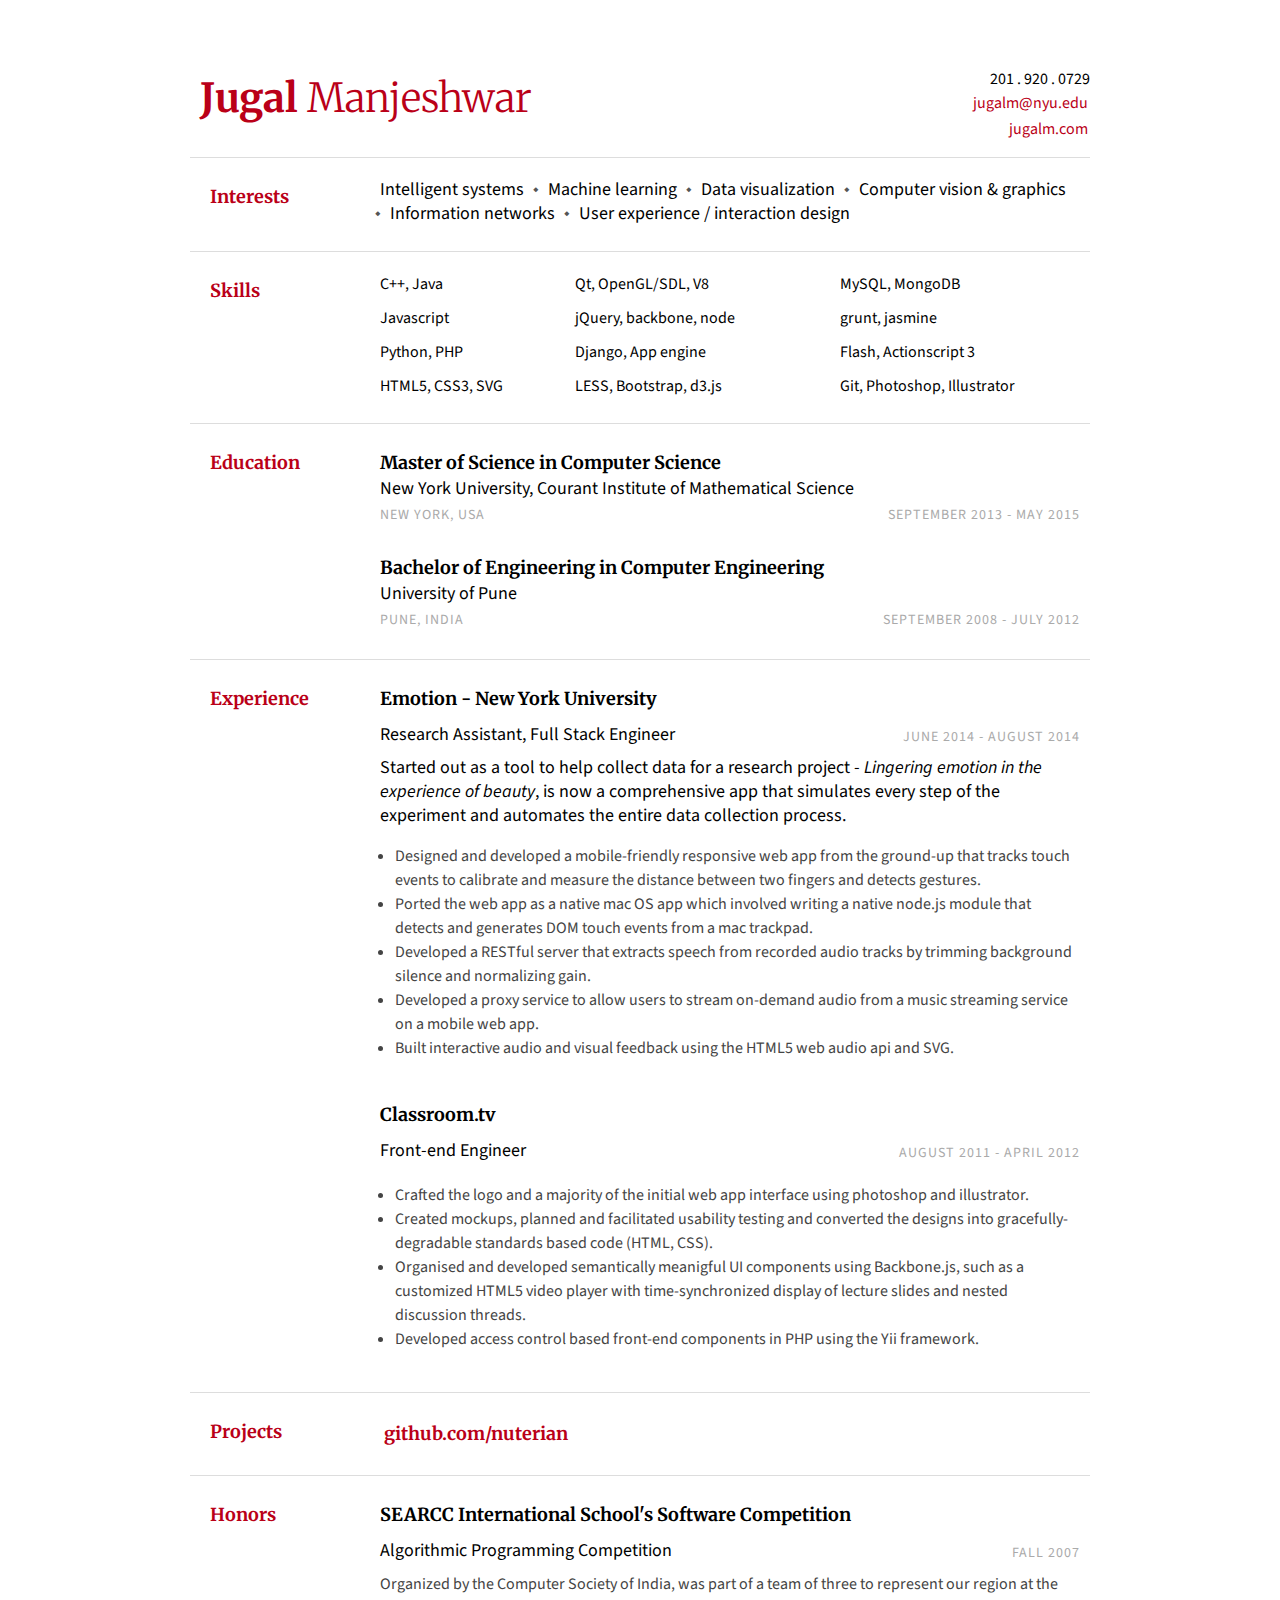
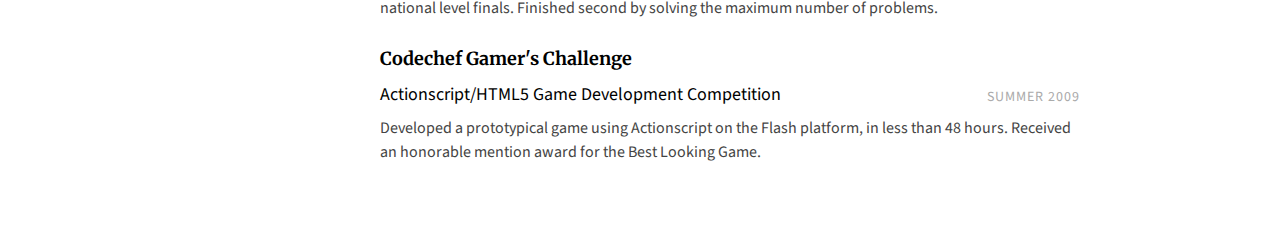
==== resume.html @ e605194b "added README and pdf" ====
<!doctype html>
<html lang="en">
    <head>
        <meta charset="UTF-8">
        <title>Jugal Manjeshwar - Resume</title>
        <link rel="stylesheet" href="style.css">
        <link href="https://fonts.googleapis.com/css?family=Merriweather:300,400,700|Source+Sans+Pro:400,400i" rel="stylesheet">
    <body>
        <div class="page">
            <div class="section row">
                <h1 class="col"><span style="font-weight:700">Jugal</span> Manjeshwar</h1>
                <div class="contact-info col-right">
                    <div>201 . 920 . 0729</div>
                    <div><a href="mailto:jugalm@nyu.edu">jugalm@nyu.edu</a></div>
                    <div><a href="http://jugalm.com">jugalm.com</a></div>
                </div>
            </div>
            <div class="section row">
                <h2 class="col">Interests</h2>
                <div class="section-text col-right"><span class="key">Intelligent systems</span> <span class="key">Machine learning</span> <span class="key">Data visualization</span> <span class="key">Computer vision &amp; graphics</span> <span class="key">Information networks</span> <span class="key">User experience / interaction design</span> </div>
            </div>
            <div class="section row">
                <h2 class="col">Skills</h2>
                <div class="section-text col-right row">
                    <ul class="skills" style="width:25%">
                        <li>C++, Java</li>
                        <li>Javascript</li>
                        <li>Python, PHP</li>
                        <li>HTML5, CSS3, SVG</li>
                    </ul>
                    <ul class="skills" style="width:35%">
                        <li>Qt, OpenGL/SDL, V8</li>
                        <li>jQuery, backbone, node</li>
                        <li>Django, App engine</li>
                        <li>LESS, Bootstrap, d3.js</li>
                        
                    </ul>
                    <ul class="skills">
                        <li>MySQL, MongoDB</li>
                        <li>grunt, jasmine</li>
                        <li>Flash, Actionscript 3</li>
                        <li>Git, Photoshop, Illustrator</li>
                    </ul>
                </div>
            </div>
            <div class="section row">
                <h2 class="col">Education</h2>
                <div class="section-text col-right">
                    <h3><span class="emph">Master of Science</span> in Computer Science</h3>
                    <div>New York University, Courant Institute of Mathematical Science</div>
                    <div class="row">
                        <div class="col light">New York, USA</div>
                        <div class="col-right light">September 2013 - May 2015</div>
                    </div>
                </div>
                <div class="section-text col-right">
                    <h3><span class="emph">Bachelor of Engineering</span> in Computer Engineering</h3>
                    <div>University of Pune</div>
                    <div class="row">
                        <div class="col light">Pune, India</div>
                        <div class="col-right light	">September 2008 - July 2012	</div>
                    </div>
                </div>
            </div>
            <div class="section row">
                <h2 class="col">Experience</h2>
                <div class="section-text col-right">
                    <div class="row">
                        <div class="col">
                            <h3>Emotion - New York University</h3>
                        </div>
                    </div>
                    <div class="row subsection">
                        <div class="emph col">Research Assistant, Full Stack Engineer</div>
                        <div class="col-right light">June 2014 - August 2014</div>
                    </div>
                    <div>Started out as a tool to help collect data for a research project - <i>Lingering emotion in the experience of beauty</i>, is now a comprehensive app that simulates every step of the experiment and automates the entire data collection process.
                    </div>
                    <ul class="desc">
                        <li>Designed and developed a mobile-friendly responsive web app from the ground-up that tracks touch events to calibrate and measure the distance between two fingers and detects gestures.</li>
                        <li>Ported the web app as a native mac OS app which involved writing a native node.js module that detects and generates DOM touch events from a mac trackpad.</li>
                        <li>Developed a RESTful server that extracts speech from recorded audio tracks by trimming background silence and normalizing gain.</li>
                        <li>Developed a proxy service to allow users to stream on-demand audio from a music streaming service on a mobile web app.</li>
                        <li>Built interactive audio and visual feedback using the HTML5 web audio api and SVG.</li>
                </div>

                <div class="section-text col-right">
                    <div class="row">
                        <div class="col">
                            <h3>Classroom.tv</h3>
                        </div>
                    </div>
                    <div class="row subsection">
                        <div class="emph col">Front-end Engineer</div>
                        <div class="col-right light">August 2011 - April 2012</div>
                    </div>
                    <ul class="desc">
                        <li>Crafted the logo and a majority of the initial web app interface using photoshop and illustrator.</li>
                        <li>Created mockups, planned and facilitated usability testing and converted the designs into gracefully-degradable standards based code (HTML, CSS).</li>
                        <li>Organised and developed semantically meanigful UI components using Backbone.js, such as a customized HTML5 video player with time-synchronized display of lecture slides and nested discussion threads.</li>
                        <li>Developed access control based front-end components in PHP using the Yii framework.</li>
                </div>
                

<!--                 <div class="section-text col-right">
                    <div class="row">
                        <div class="col">
                            <h3>Cityevents.com</h3>
                        </div>
                    </div>
                    <div class="row subsection">
                        <div class="emph col">Web/Mobile Front-End Developer</div>
                        <div class="col-right light">February 2013 - August 2013</div>
                    </div>
                    <div class="desc">Converted designs into responsive HTML/CSS code for the Web, Mobile and Tablet platforms. Re-imagined and developed better asynchronous user interface components with Javascript.</div>
                </div> -->

            </div>
            <div class="section row">
                <h2 class="col">Projects</h2>
                <div class="section-text col-right">
                    <h3><a href="https://github.com/nuterian">github.com/nuterian</a></h3>
                </div>
            </div>
            
            <div class="section row">
                <h2 class="col">Honors</h2>
                <div class="section-text col-right">
                    <div class="row">
                        <div class="col">
                            <h3>SEARCC International School's Software Competition</h3>
                        </div>
                    </div>
                    <div class="row subsection">
                        <div class="emph col">Algorithmic Programming Competition</div>
                        <div class="col-right light">Fall 2007</div>
                    </div>
                    <div class="desc">Organized by the Computer Society of India, was part of a team of three to represent our region at
                        the national level finals. Finished <span class="emph">second</span> by solving the maximum number of problems.
                    </div>
                </div>
                			
                <div class="section-text col-right">
                    <div class="row">
                        <div class="col">
                            <h3>Codechef Gamer's Challenge</h3>
                        </div>
                    </div>
                    <div class="row subsection">
                        <div class="emph col">Actionscript/HTML5 Game Development Competition</div>
                        <div class="col-right light">Summer 2009</div>
                    </div>
                    <div class="desc">Developed a prototypical game using Actionscript on the Flash platform, in less than 48 hours. Received an honorable mention award for the <span class="emph">Best Looking Game</span>.</div>
                </div>
            </div>
        </div>
    </body>
</html>
---- style.css ----
body { margin: 0;
       padding: 0;
       background-color: #fff font-size: 12px;
       font-family: 'Source Sans Pro', sans-serif;
       -webkit-font-smoothing: subpixel-antialiased;
}
* { box-sizing: border-box;
    -moz-box-sizing: border-box;
}

/*
 Primary Rules
*/
h1 { font-weight: 300;
     margin: 5px 0 0;
     font-size: 40px;
     color:#ba0018;
     padding: 0 10px 10px;
     border-radius:2px;
    font-family: 'Merriweather', serif;
}
h2 { color: #ba0018;
     width: 150px;
     font-size: 18px;
     padding-left: 20px;
     padding-top: 12px;
     font-weight:700;
     font-family: 'Merriweather', serif;
}
h3 { font-size: 18px;
     font-weight: bold;
     margin-bottom: 0;
     line-height: 28px;
     font-family: 'Merriweather', serif;
}
h2, h3 { margin-top: 5px }
a { color: #ba0018;
    display: inline-block;
    text-decoration: none;
    padding:2px 4px;
    border-radius:2px;
    margin-right:-2px;
}
a:hover {
  background-color:#ba0018;
  color:#fff;
}
.key:first-child { margin-left: 0 }
.key { margin: 0 10px;
       position: relative;
}
.key::before { content: '◆';
               position: absolute;
               left: -15px;
               color: #555;
               font-size: 7pt;
}
.key:first-child::before { content: '' }
.section { border-bottom: 1px solid #ddd;
           padding: 10px 0 15px;
}
.section:last-child { border: none }
.section-text { width: 80%;
                font-size: 18px;
                line-height: 24px;
                margin: 10px 0 10px;
                padding: 0 10px;
}
.subsection { margin: 10px 0 5px }
.desc { font-size: 16px; font-family: 'Source Sans Pro', sans-serif; color:#444;}
.contact-info { font-size: 16px;
                text-align: right;
}
.light { color: #aaa;letter-spacing:1px;
         font-size: 14px;
         line-height:28px;
         font-family: 'Source Sans Pro', sans-serif;
         text-transform:uppercase;
}
ul{
  padding-left:15px;
}

ul.skills{
  float:left;
  width:30%;
  padding-left:0px;
  margin: 0 20px 0 0;
}

ul.skills li{
  list-style: none;
  font-size:16px;
  margin-bottom:10px;
}

ul.skills li:last-child{
  margin:0;
}

/*
 Float Rules
*/
.row:before, .row:after { content: "";
                          display: table;
}
.row:after { clear: both }
.col { float: left }
.col-right { float: right }

/*
 Page Rules
*/
.page { width: 1000px;
        min-height: 29.7cm;
        margin: 1cm auto;

        background: white;
        padding: 20px 50px;
}
.subpage { padding: 1cm;
           border: 1px red solid;
           height: 297mm;
}

@page { size: A4;
        margin: 0;
}

@media print {
    .page { margin: 0;
            border: initial;
            border-radius: initial;
            width: initial;
            min-height: initial;
            box-shadow: initial;
            background: initial;
            page-break-after: always;
    }
    .page-break{
      page-break-before: always;
      padding-top:30px;
    }

    body { font-size: 12pt;}
    h1{
      font-size: 23pt;
    }

    h2{
      font-size:10pt;
      width: 3cm;
      padding-left: 10px;
    }

    h3 { font-size: 10pt; line-height:11pt}

    .section-text { font-size: 9pt; line-height: 14pt; }

    .light { font-size: 7.5pt; line-height:12pt; color:#ddd; }
    
    .page { width: 21cm }
    ul {margin:5px 0 0}
    .section { padding: 5px 0 8px }
    .section-text { width: 15cm; margin: 5px 0 5px;}
    .subsection { margin: 5px 0 0 }
    .desc { font-size: 9pt }
    
    .contact-info { font-size: 9pt}
    
    ul.skills{margin: 0 10px 0 0;}
    ul.skills li{ font-size: 9pt; margin-bottom:0}

}
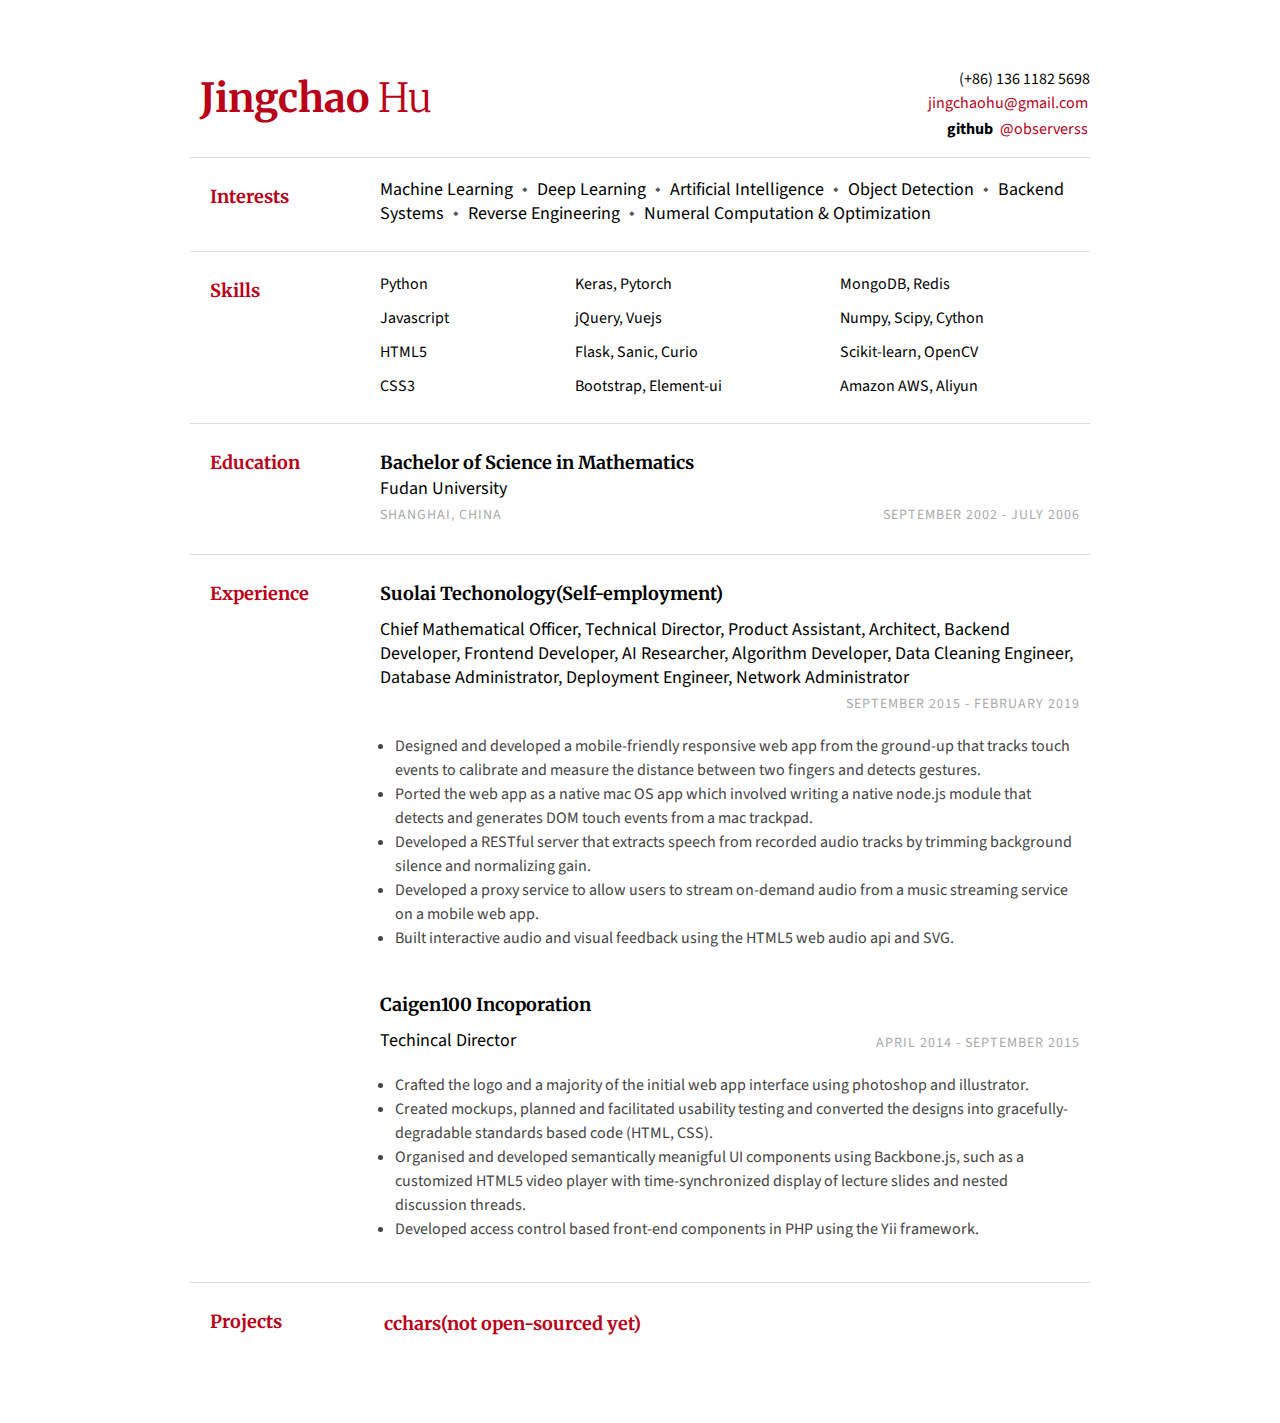
==== commit fa2674bd: "wip: english resume" ====
--- a/resume.html
+++ b/resume.html
@@ -1,158 +1,131 @@
 <!doctype html>
 <html lang="en">
-    <head>
-        <meta charset="UTF-8">
-        <title>Jugal Manjeshwar - Resume</title>
-        <link rel="stylesheet" href="style.css">
-        <link href="https://fonts.googleapis.com/css?family=Merriweather:300,400,700|Source+Sans+Pro:400,400i" rel="stylesheet">
-    <body>
-        <div class="page">
-            <div class="section row">
-                <h1 class="col"><span style="font-weight:700">Jugal</span> Manjeshwar</h1>
-                <div class="contact-info col-right">
-                    <div>201 . 920 . 0729</div>
-                    <div><a href="mailto:jugalm@nyu.edu">jugalm@nyu.edu</a></div>
-                    <div><a href="http://jugalm.com">jugalm.com</a></div>
-                </div>
+
+<head>
+    <meta charset="UTF-8">
+    <title>Jingchao Hu - Resume</title>
+    <link rel="stylesheet" href="style.css">
+    <link href="https://fonts.googleapis.com/css?family=Merriweather:300,400,700|Source+Sans+Pro:400,400i"
+        rel="stylesheet">
+
+<body>
+    <div class="page">
+        <div class="section row">
+            <h1 class="col"><span style="font-weight:700">Jingchao</span> Hu</h1>
+            <div class="contact-info col-right">
+                <div>(+86) 136 1182 5698</div>
+                <div><a href="mailto:jingchaohu@gmail.com">jingchaohu@gmail.com</a></div>
+                <div><span style="font-weight:700">github</span> <a href="https://github.com/observerss"
+                        target="_blank">@observerss</a></div>
             </div>
-            <div class="section row">
-                <h2 class="col">Interests</h2>
-                <div class="section-text col-right"><span class="key">Intelligent systems</span> <span class="key">Machine learning</span> <span class="key">Data visualization</span> <span class="key">Computer vision &amp; graphics</span> <span class="key">Information networks</span> <span class="key">User experience / interaction design</span> </div>
+        </div>
+        <div class="section row">
+            <h2 class="col">Interests</h2>
+            <div class="section-text col-right">
+                <span class="key">Machine Learning</span>
+                <span class="key">Deep Learning</span>
+                <span class="key">Artificial Intelligence</span>
+                <span class="key">Object Detection</span>
+                <span class="key">Backend Systems</span>
+                <span class="key">Reverse Engineering</span>
+                <span class="key">Numeral Computation &amp; Optimization</span>
             </div>
-            <div class="section row">
-                <h2 class="col">Skills</h2>
-                <div class="section-text col-right row">
-                    <ul class="skills" style="width:25%">
-                        <li>C++, Java</li>
-                        <li>Javascript</li>
-                        <li>Python, PHP</li>
-                        <li>HTML5, CSS3, SVG</li>
-                    </ul>
-                    <ul class="skills" style="width:35%">
-                        <li>Qt, OpenGL/SDL, V8</li>
-                        <li>jQuery, backbone, node</li>
-                        <li>Django, App engine</li>
-                        <li>LESS, Bootstrap, d3.js</li>
-                        
-                    </ul>
-                    <ul class="skills">
-                        <li>MySQL, MongoDB</li>
-                        <li>grunt, jasmine</li>
-                        <li>Flash, Actionscript 3</li>
-                        <li>Git, Photoshop, Illustrator</li>
-                    </ul>
-                </div>
+        </div>
+        <div class="section row">
+            <h2 class="col">Skills</h2>
+            <div class="section-text col-right row">
+                <ul class="skills" style="width:25%">
+                    <li>Python</li>
+                    <li>Javascript</li>
+                    <li>HTML5</li>
+                    <li>CSS3</li>
+                </ul>
+                <ul class="skills" style="width:35%">
+                    <li>Keras, Pytorch</li>
+                    <li>jQuery, Vuejs</li>
+                    <li>Flask, Sanic, Curio</li>
+                    <li>Bootstrap, Element-ui</li>
+
+                </ul>
+                <ul class="skills">
+                    <li>MongoDB, Redis</li>
+                    <li>Numpy, Scipy, Cython</li>
+                    <li>Scikit-learn, OpenCV</li>
+                    <li>Amazon AWS, Aliyun</li>
+                </ul>
             </div>
-            <div class="section row">
-                <h2 class="col">Education</h2>
-                <div class="section-text col-right">
-                    <h3><span class="emph">Master of Science</span> in Computer Science</h3>
-                    <div>New York University, Courant Institute of Mathematical Science</div>
-                    <div class="row">
-                        <div class="col light">New York, USA</div>
-                        <div class="col-right light">September 2013 - May 2015</div>
-                    </div>
-                </div>
-                <div class="section-text col-right">
-                    <h3><span class="emph">Bachelor of Engineering</span> in Computer Engineering</h3>
-                    <div>University of Pune</div>
-                    <div class="row">
-                        <div class="col light">Pune, India</div>
-                        <div class="col-right light	">September 2008 - July 2012	</div>
-                    </div>
-                </div>
-            </div>
-            <div class="section row">
-                <h2 class="col">Experience</h2>
-                <div class="section-text col-right">
-                    <div class="row">
-                        <div class="col">
-                            <h3>Emotion - New York University</h3>
-                        </div>
-                    </div>
-                    <div class="row subsection">
-                        <div class="emph col">Research Assistant, Full Stack Engineer</div>
-                        <div class="col-right light">June 2014 - August 2014</div>
-                    </div>
-                    <div>Started out as a tool to help collect data for a research project - <i>Lingering emotion in the experience of beauty</i>, is now a comprehensive app that simulates every step of the experiment and automates the entire data collection process.
-                    </div>
-                    <ul class="desc">
-                        <li>Designed and developed a mobile-friendly responsive web app from the ground-up that tracks touch events to calibrate and measure the distance between two fingers and detects gestures.</li>
-                        <li>Ported the web app as a native mac OS app which involved writing a native node.js module that detects and generates DOM touch events from a mac trackpad.</li>
-                        <li>Developed a RESTful server that extracts speech from recorded audio tracks by trimming background silence and normalizing gain.</li>
-                        <li>Developed a proxy service to allow users to stream on-demand audio from a music streaming service on a mobile web app.</li>
-                        <li>Built interactive audio and visual feedback using the HTML5 web audio api and SVG.</li>
-                </div>
-
-                <div class="section-text col-right">
-                    <div class="row">
-                        <div class="col">
-                            <h3>Classroom.tv</h3>
-                        </div>
-                    </div>
-                    <div class="row subsection">
-                        <div class="emph col">Front-end Engineer</div>
-                        <div class="col-right light">August 2011 - April 2012</div>
-                    </div>
-                    <ul class="desc">
-                        <li>Crafted the logo and a majority of the initial web app interface using photoshop and illustrator.</li>
-                        <li>Created mockups, planned and facilitated usability testing and converted the designs into gracefully-degradable standards based code (HTML, CSS).</li>
-                        <li>Organised and developed semantically meanigful UI components using Backbone.js, such as a customized HTML5 video player with time-synchronized display of lecture slides and nested discussion threads.</li>
-                        <li>Developed access control based front-end components in PHP using the Yii framework.</li>
-                </div>
-                
-
-<!--                 <div class="section-text col-right">
-                    <div class="row">
-                        <div class="col">
-                            <h3>Cityevents.com</h3>
-                        </div>
-                    </div>
-                    <div class="row subsection">
-                        <div class="emph col">Web/Mobile Front-End Developer</div>
-                        <div class="col-right light">February 2013 - August 2013</div>
-                    </div>
-                    <div class="desc">Converted designs into responsive HTML/CSS code for the Web, Mobile and Tablet platforms. Re-imagined and developed better asynchronous user interface components with Javascript.</div>
-                </div> -->
-
-            </div>
-            <div class="section row">
-                <h2 class="col">Projects</h2>
-                <div class="section-text col-right">
-                    <h3><a href="https://github.com/nuterian">github.com/nuterian</a></h3>
-                </div>
-            </div>
-            
-            <div class="section row">
-                <h2 class="col">Honors</h2>
-                <div class="section-text col-right">
-                    <div class="row">
-                        <div class="col">
-                            <h3>SEARCC International School's Software Competition</h3>
-                        </div>
-                    </div>
-                    <div class="row subsection">
-                        <div class="emph col">Algorithmic Programming Competition</div>
-                        <div class="col-right light">Fall 2007</div>
-                    </div>
-                    <div class="desc">Organized by the Computer Society of India, was part of a team of three to represent our region at
-                        the national level finals. Finished <span class="emph">second</span> by solving the maximum number of problems.
-                    </div>
-                </div>
-                			
-                <div class="section-text col-right">
-                    <div class="row">
-                        <div class="col">
-                            <h3>Codechef Gamer's Challenge</h3>
-                        </div>
-                    </div>
-                    <div class="row subsection">
-                        <div class="emph col">Actionscript/HTML5 Game Development Competition</div>
-                        <div class="col-right light">Summer 2009</div>
-                    </div>
-                    <div class="desc">Developed a prototypical game using Actionscript on the Flash platform, in less than 48 hours. Received an honorable mention award for the <span class="emph">Best Looking Game</span>.</div>
+        </div>
+        <div class="section row">
+            <h2 class="col">Education</h2>
+            <div class="section-text col-right">
+                <h3><span class="emph">Bachelor of Science</span> in Mathematics</h3>
+                <div>Fudan University</div>
+                <div class="row">
+                    <div class="col light">Shanghai, China</div>
+                    <div class="col-right light	">September 2002 - July 2006 </div>
                 </div>
             </div>
         </div>
-    </body>
-</html>
+        <div class="section row">
+            <h2 class="col">Experience</h2>
+            <div class="section-text col-right">
+                <div class="row">
+                    <div class="col">
+                        <h3>Suolai Techonology(Self-employment)</h3>
+                    </div>
+                </div>
+                <div class="row subsection">
+                    <div class="emph col">Chief Mathematical Officer, Technical Director, Product Assistant, Architect,
+                        Backend Developer, Frontend Developer, AI Researcher, Algorithm Developer, Data Cleaning
+                        Engineer,
+                        Database Administrator, Deployment Engineer, Network Administrator</div>
+                    <div class="col-right light">September 2015 - February 2019</div>
+                </div>
+                <div>
+
+                </div>
+                <ul class="desc">
+                    <li>Designed and developed a mobile-friendly responsive web app from the ground-up that tracks touch
+                        events to calibrate and measure the distance between two fingers and detects gestures.</li>
+                    <li>Ported the web app as a native mac OS app which involved writing a native node.js module that
+                        detects and generates DOM touch events from a mac trackpad.</li>
+                    <li>Developed a RESTful server that extracts speech from recorded audio tracks by trimming
+                        background silence and normalizing gain.</li>
+                    <li>Developed a proxy service to allow users to stream on-demand audio from a music streaming
+                        service on a mobile web app.</li>
+                    <li>Built interactive audio and visual feedback using the HTML5 web audio api and SVG.</li>
+            </div>
+
+            <div class="section-text col-right">
+                <div class="row">
+                    <div class="col">
+                        <h3>Caigen100 Incoporation</h3>
+                    </div>
+                </div>
+                <div class="row subsection">
+                    <div class="emph col">Techincal Director</div>
+                    <div class="col-right light">April 2014 - September 2015</div>
+                </div>
+                <ul class="desc">
+                    <li>Crafted the logo and a majority of the initial web app interface using photoshop and
+                        illustrator.</li>
+                    <li>Created mockups, planned and facilitated usability testing and converted the designs into
+                        gracefully-degradable standards based code (HTML, CSS).</li>
+                    <li>Organised and developed semantically meanigful UI components using Backbone.js, such as a
+                        customized HTML5 video player with time-synchronized display of lecture slides and nested
+                        discussion threads.</li>
+                    <li>Developed access control based front-end components in PHP using the Yii framework.</li>
+            </div>
+
+        </div>
+        <div class="section row">
+            <h2 class="col">Projects</h2>
+            <div class="section-text col-right">
+                <h3><a href="https://github.com/observerss/cchars">cchars(not open-sourced yet)</a></h3>
+            </div>
+        </div>
+
+    </div>
+</body>
+
+</html>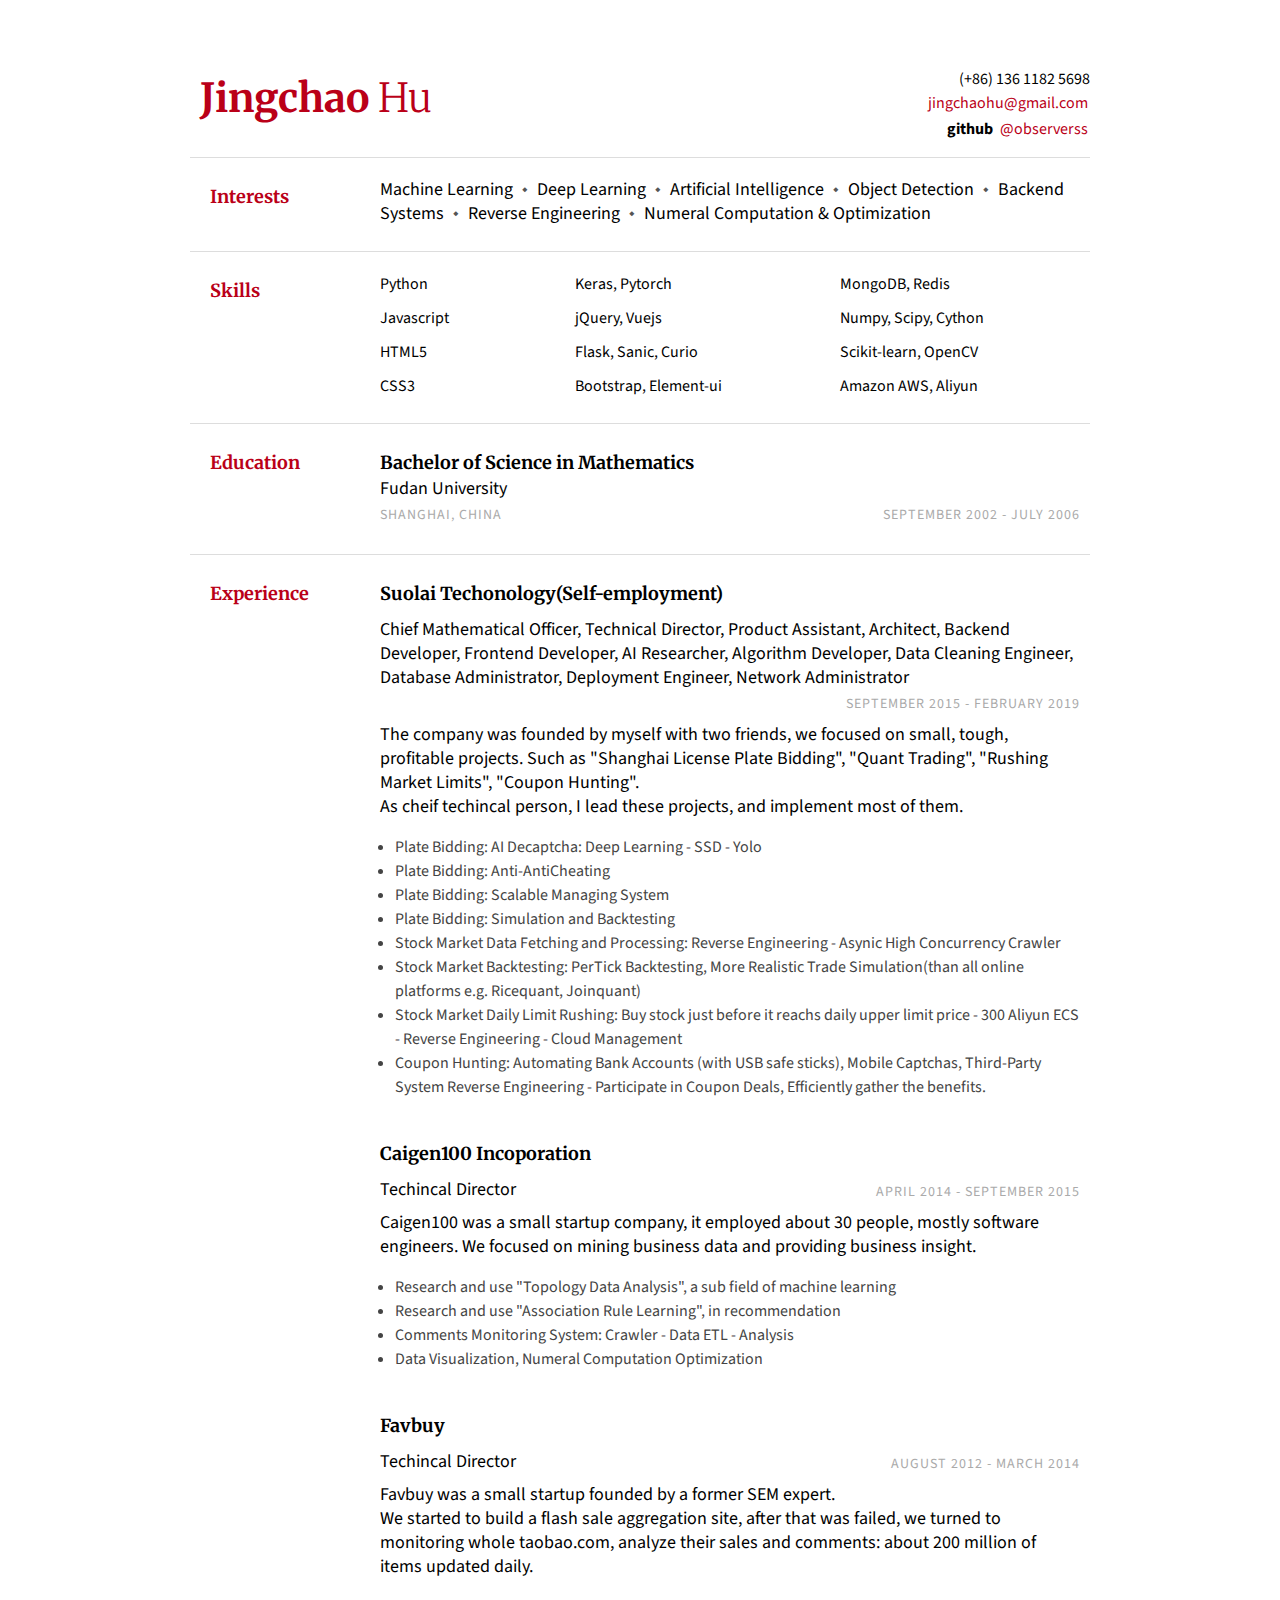
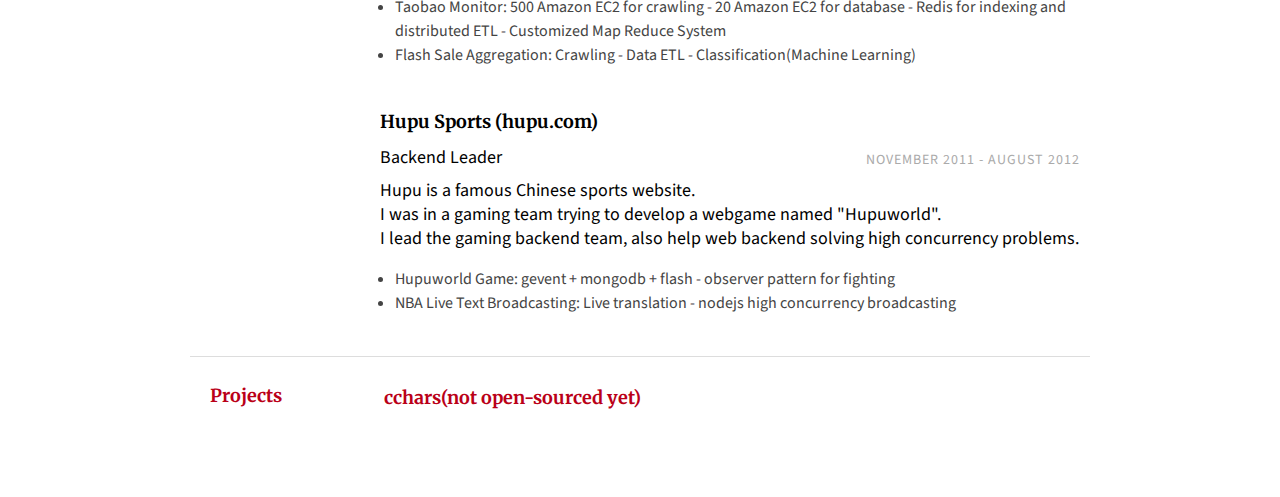
==== commit 44f8cda2: "more resume in english" ====
--- a/resume.html
+++ b/resume.html
@@ -81,19 +81,25 @@
                         Database Administrator, Deployment Engineer, Network Administrator</div>
                     <div class="col-right light">September 2015 - February 2019</div>
                 </div>
-                <div>
-
+                <div class="row">
+                    The company was founded by myself with two friends, we focused on small, tough, profitable
+                    projects. Such as "Shanghai License Plate Bidding", "Quant Trading", "Rushing Market Limits",
+                    "Coupon Hunting".<br>
+                    As cheif techincal person, I lead these projects, and implement most of them.
                 </div>
                 <ul class="desc">
-                    <li>Designed and developed a mobile-friendly responsive web app from the ground-up that tracks touch
-                        events to calibrate and measure the distance between two fingers and detects gestures.</li>
-                    <li>Ported the web app as a native mac OS app which involved writing a native node.js module that
-                        detects and generates DOM touch events from a mac trackpad.</li>
-                    <li>Developed a RESTful server that extracts speech from recorded audio tracks by trimming
-                        background silence and normalizing gain.</li>
-                    <li>Developed a proxy service to allow users to stream on-demand audio from a music streaming
-                        service on a mobile web app.</li>
-                    <li>Built interactive audio and visual feedback using the HTML5 web audio api and SVG.</li>
+                    <li>Plate Bidding: AI Decaptcha: Deep Learning - SSD - Yolo</li>
+                    <li>Plate Bidding: Anti-AntiCheating</li>
+                    <li>Plate Bidding: Scalable Managing System</li>
+                    <li>Plate Bidding: Simulation and Backtesting</li>
+                    <li>Stock Market Data Fetching and Processing: Reverse Engineering - Asynic High Concurrency Crawler
+                    </li>
+                    <li>Stock Market Backtesting: PerTick Backtesting, More Realistic Trade Simulation(than all online
+                        platforms e.g. Ricequant, Joinquant)</li>
+                    <li>Stock Market Daily Limit Rushing: Buy stock just before it reachs daily upper limit price - 300
+                        Aliyun ECS - Reverse Engineering - Cloud Management</li>
+                    <li>Coupon Hunting: Automating Bank Accounts (with USB safe sticks), Mobile Captchas, Third-Party
+                        System Reverse Engineering - Participate in Coupon Deals, Efficiently gather the benefits.</li>
             </div>
 
             <div class="section-text col-right">
@@ -106,15 +112,59 @@
                     <div class="emph col">Techincal Director</div>
                     <div class="col-right light">April 2014 - September 2015</div>
                 </div>
+                <div class="row">
+                    Caigen100 was a small startup company, it employed about 30 people, mostly software engineers.
+                    We focused on mining business data and providing business insight.
+                </div>
                 <ul class="desc">
-                    <li>Crafted the logo and a majority of the initial web app interface using photoshop and
-                        illustrator.</li>
-                    <li>Created mockups, planned and facilitated usability testing and converted the designs into
-                        gracefully-degradable standards based code (HTML, CSS).</li>
-                    <li>Organised and developed semantically meanigful UI components using Backbone.js, such as a
-                        customized HTML5 video player with time-synchronized display of lecture slides and nested
-                        discussion threads.</li>
-                    <li>Developed access control based front-end components in PHP using the Yii framework.</li>
+                    <li>Research and use "Topology Data Analysis", a sub field of machine learning</li>
+                    <li>Research and use "Association Rule Learning", in recommendation</li>
+                    <li>Comments Monitoring System: Crawler - Data ETL - Analysis</li>
+                    <li>Data Visualization, Numeral Computation Optimization</li>
+                </ul>
+            </div>
+
+            <div class="section-text col-right">
+                <div class="row">
+                    <div class="col">
+                        <h3>Favbuy</h3>
+                    </div>
+                </div>
+                <div class="row subsection">
+                    <div class="emph col">Techincal Director</div>
+                    <div class="col-right light">August 2012 - March 2014</div>
+                </div>
+                <div class="row">
+                    Favbuy was a small startup founded by a former SEM expert.<br>
+                    We started to build a flash sale aggregation site, after that was failed, we turned to monitoring
+                    whole taobao.com, analyze their sales and comments: about 200 million of items updated daily.
+                </div>
+                <ul class="desc">
+                    <li>Taobao Monitor: 500 Amazon EC2 for crawling - 20 Amazon EC2 for database - Redis for indexing
+                        and distributed ETL - Customized Map Reduce System</li>
+                    <li>Flash Sale Aggregation: Crawling - Data ETL - Classification(Machine Learning)</li>
+                </ul>
+            </div>
+
+            <div class="section-text col-right">
+                <div class="row">
+                    <div class="col">
+                        <h3>Hupu Sports (hupu.com)</h3>
+                    </div>
+                </div>
+                <div class="row subsection">
+                    <div class="emph col">Backend Leader</div>
+                    <div class="col-right light">November 2011 - August 2012</div>
+                </div>
+                <div class="row">
+                    Hupu is a famous Chinese sports website.<br>
+                    I was in a gaming team trying to develop a webgame named "Hupuworld".<br>
+                    I lead the gaming backend team, also help web backend solving high concurrency problems.
+                </div>
+                <ul class="desc">
+                    <li>Hupuworld Game: gevent + mongodb + flash - observer pattern for fighting</li>
+                    <li>NBA Live Text Broadcasting: Live translation - nodejs high concurrency broadcasting</li>
+                </ul>
             </div>
 
         </div>
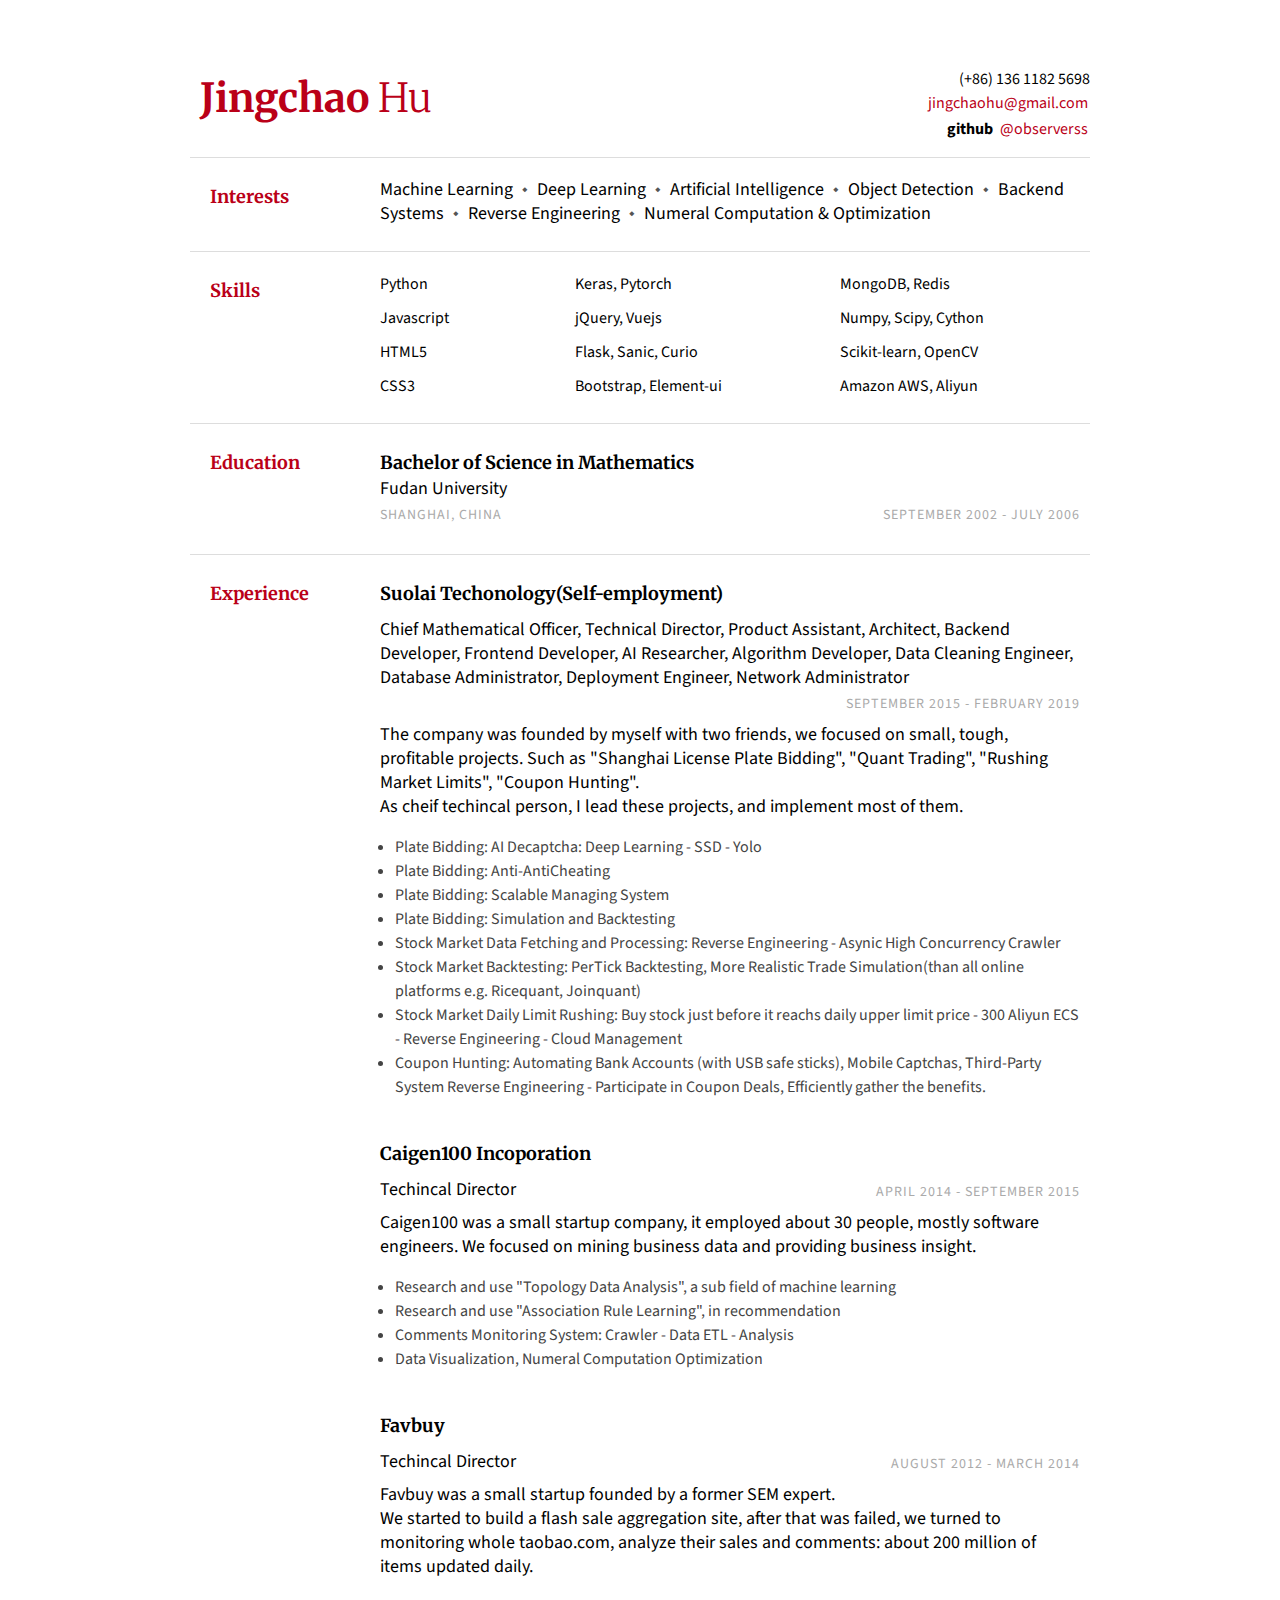
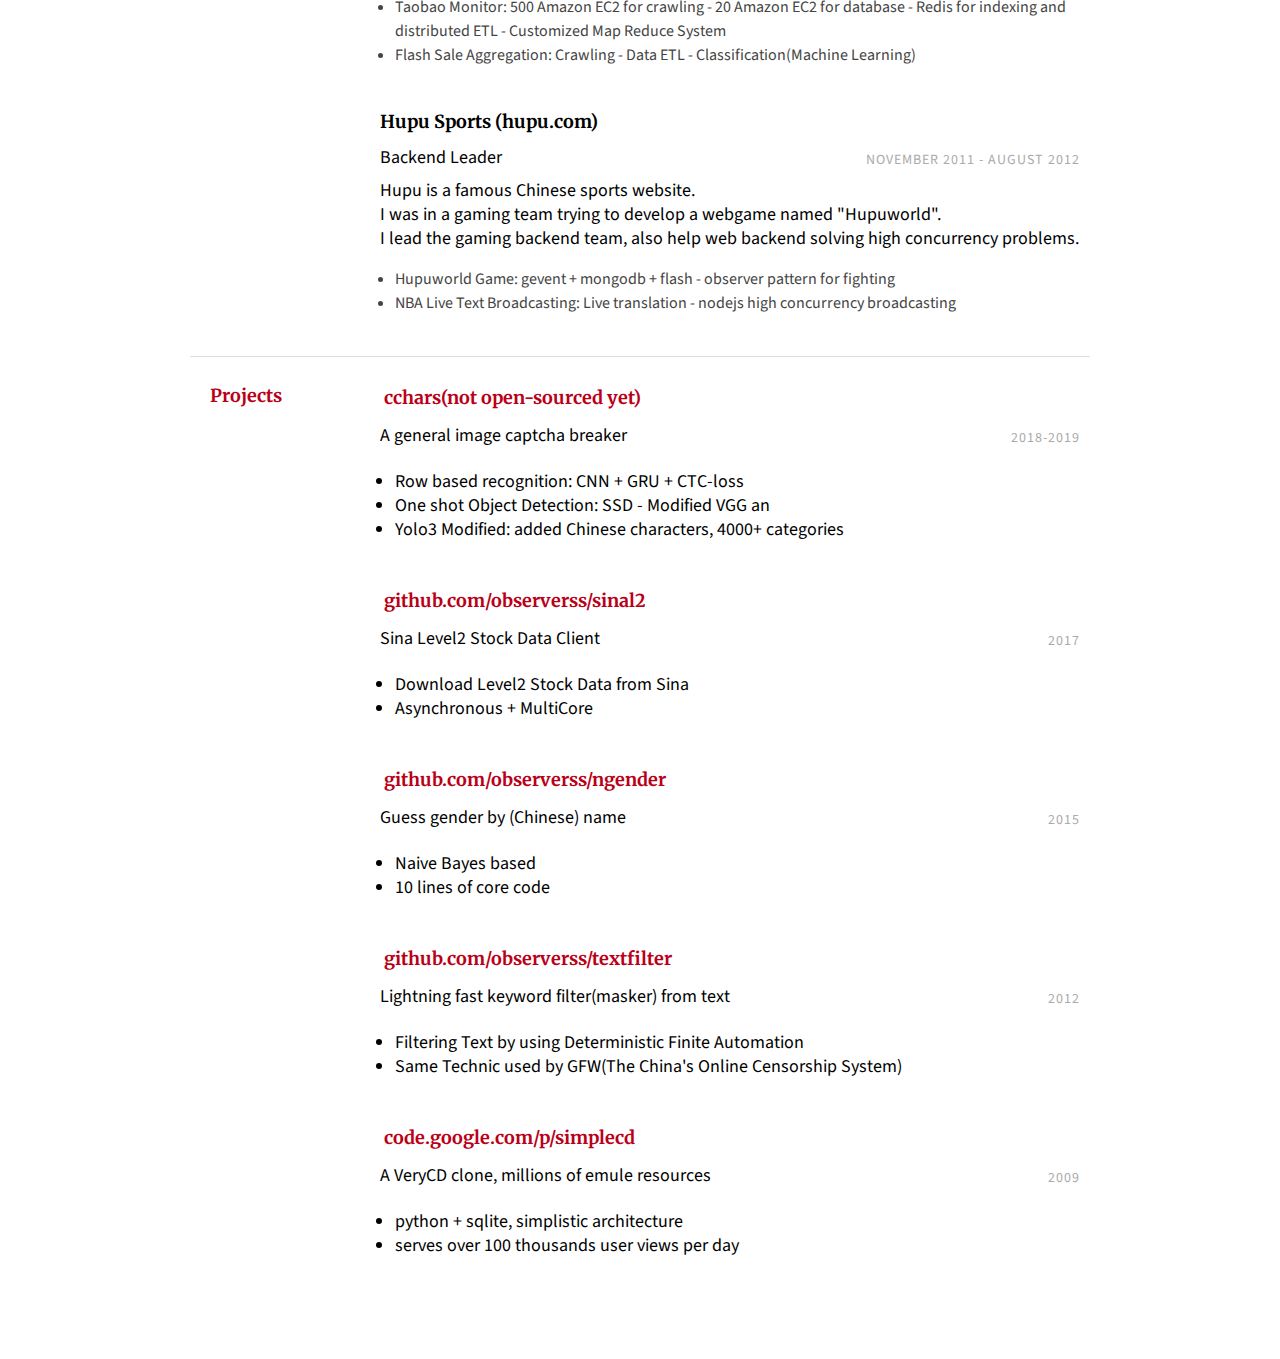
==== commit e83e0590: "finish english resume" ====
--- a/resume.html
+++ b/resume.html
@@ -171,7 +171,67 @@
         <div class="section row">
             <h2 class="col">Projects</h2>
             <div class="section-text col-right">
-                <h3><a href="https://github.com/observerss/cchars">cchars(not open-sourced yet)</a></h3>
+                <h3><a href="https://github.com/observerss/cchars" target="_blank">cchars(not open-sourced yet)</a></h3>
+                <div class="row subsection">
+                    <div class="emph col">A general image captcha breaker</div>
+                    <div class="col-right light">2018-2019</div>
+                </div>
+                <ul>
+                    <li>Row based recognition: CNN + GRU + CTC-loss</li>
+                    <li>One shot Object Detection: SSD - Modified VGG an<d Anchor</li> <li>Yolo3 Modified: added Chinese
+                            characters, 4000+ categories</li>
+                </ul>
+            </div>
+
+            <div class="section-text col-right">
+                <h3><a href="https://github.com/observerss/sinal2" target="_blank">github.com/observerss/sinal2</a></h3>
+                <div class="row subsection">
+                    <div class="emph col">Sina Level2 Stock Data Client</div>
+                    <div class="col-right light">2017</div>
+                </div>
+                <ul>
+                    <li>Download Level2 Stock Data from Sina</li>
+                    <li>Asynchronous + MultiCore</li>
+                </ul>
+            </div>
+
+            <div class="section-text col-right">
+                <h3><a href="https://github.com/observerss/ngender" target="_blank">github.com/observerss/ngender</a>
+                </h3>
+                <div class="row subsection">
+                    <div class="emph col">Guess gender by (Chinese) name</div>
+                    <div class="col-right light">2015</div>
+                </div>
+                <ul>
+                    <li>Naive Bayes based</li>
+                    <li>10 lines of core code</li>
+                </ul>
+            </div>
+
+            <div class="section-text col-right">
+                <h3><a href="https://github.com/observerss/textfilter"
+                        target="_blank">github.com/observerss/textfilter</a></h3>
+                <div class="row subsection">
+                    <div class="emph col">Lightning fast keyword filter(masker) from text</div>
+                    <div class="col-right light">2012</div>
+                </div>
+                <ul>
+                    <li>Filtering Text by using Deterministic Finite Automation</li>
+                    <li>Same Technic used by GFW(The China's Online Censorship System)</li>
+                </ul>
+            </div>
+
+            <div class="section-text col-right">
+                <h3><a href="https://code.google.com/p/simplecd/" target="_blank">code.google.com/p/simplecd</a>
+                </h3>
+                <div class="row subsection">
+                    <div class="emph col">A VeryCD clone, millions of emule resources</div>
+                    <div class="col-right light">2009</div>
+                </div>
+                <ul>
+                    <li>python + sqlite, simplistic architecture</li>
+                    <li>serves over 100 thousands user views per day</li>
+                </ul>
             </div>
         </div>
 
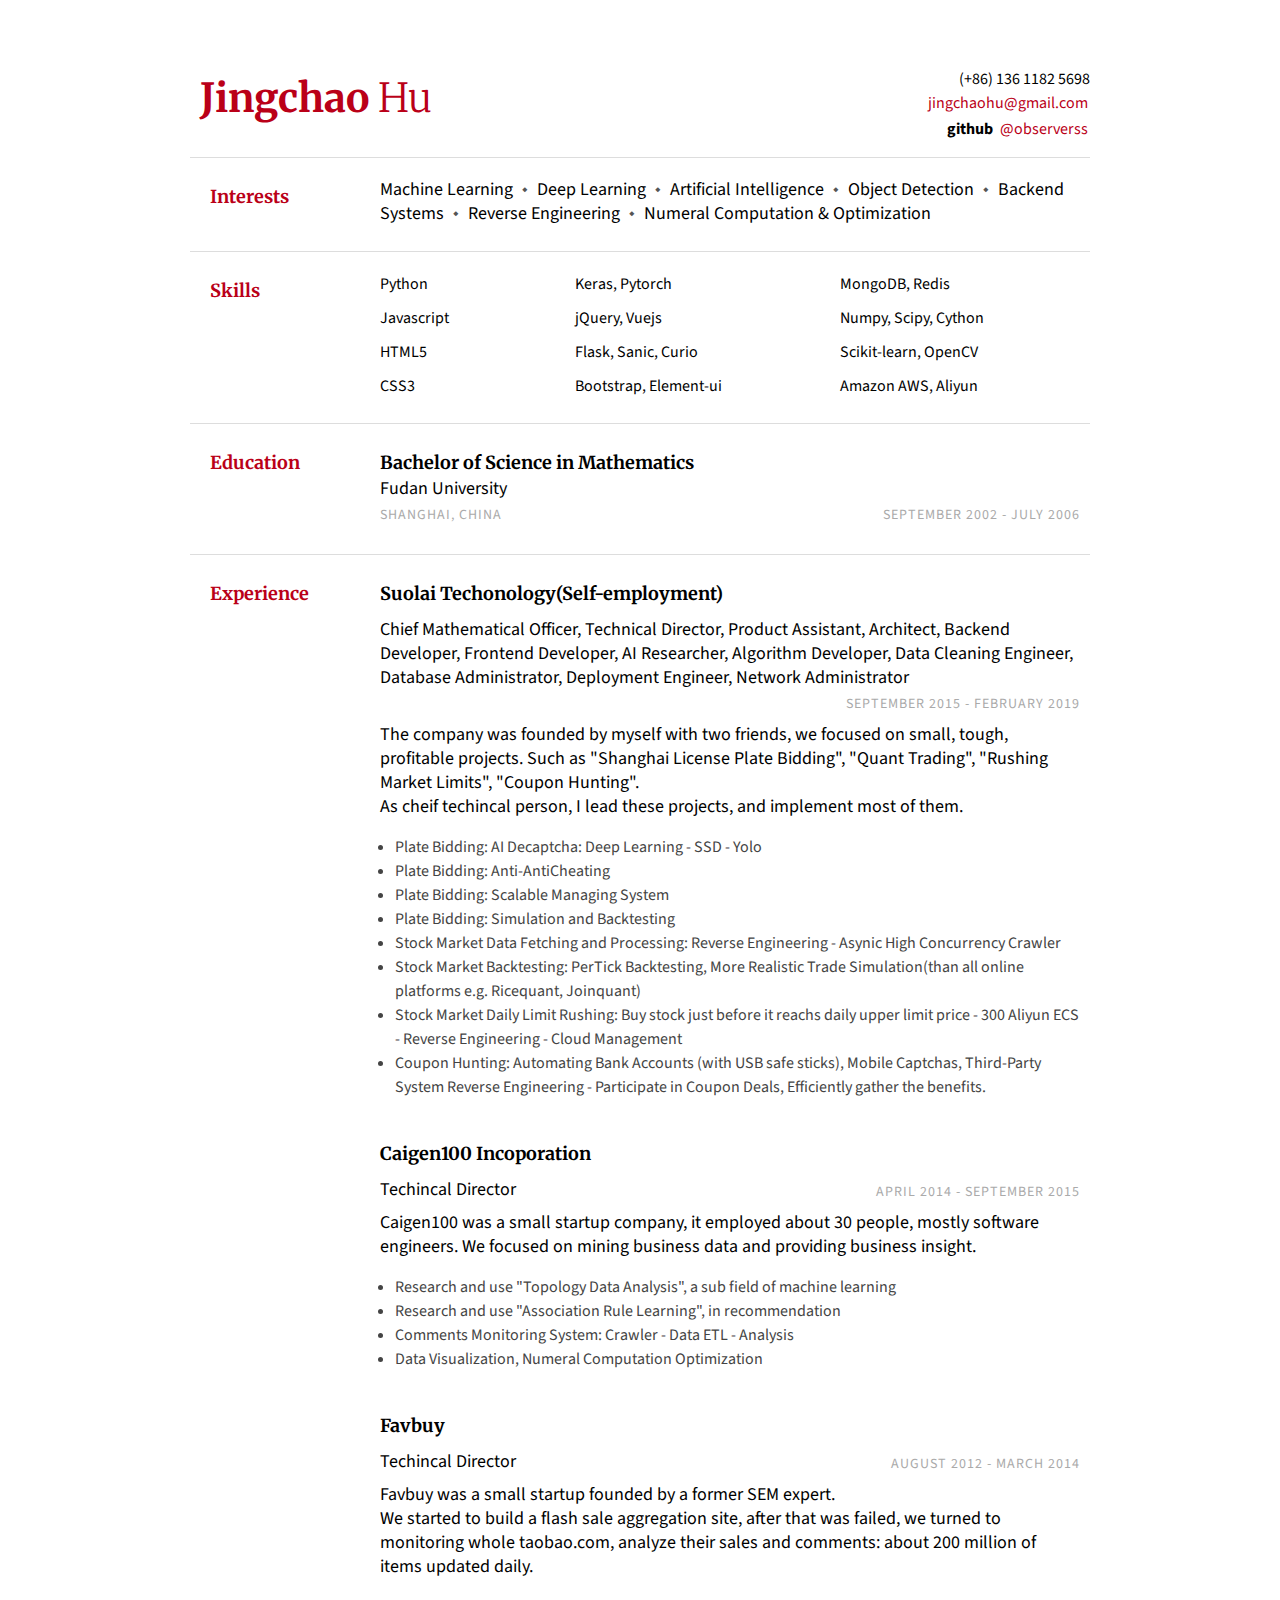
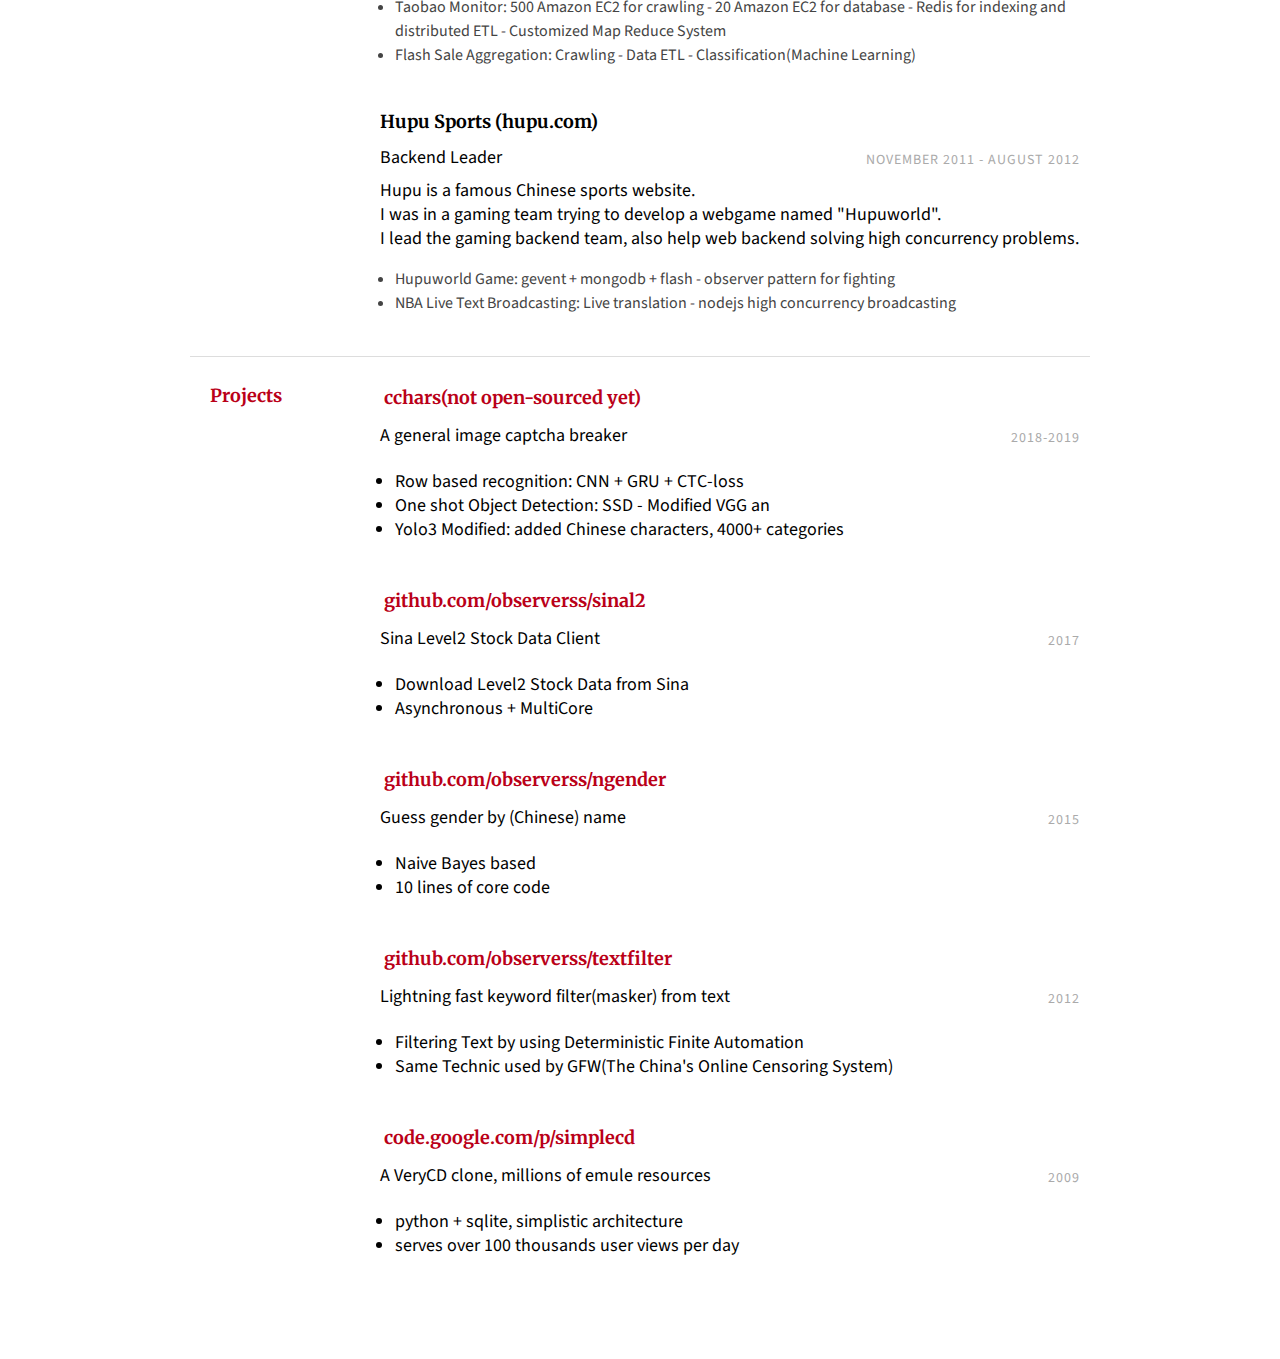
==== commit 0535290b: "add english links to readme" ====
--- a/resume.html
+++ b/resume.html
@@ -217,7 +217,7 @@
                 </div>
                 <ul>
                     <li>Filtering Text by using Deterministic Finite Automation</li>
-                    <li>Same Technic used by GFW(The China's Online Censorship System)</li>
+                    <li>Same Technic used by GFW(The China's Online Censoring System)</li>
                 </ul>
             </div>
 
